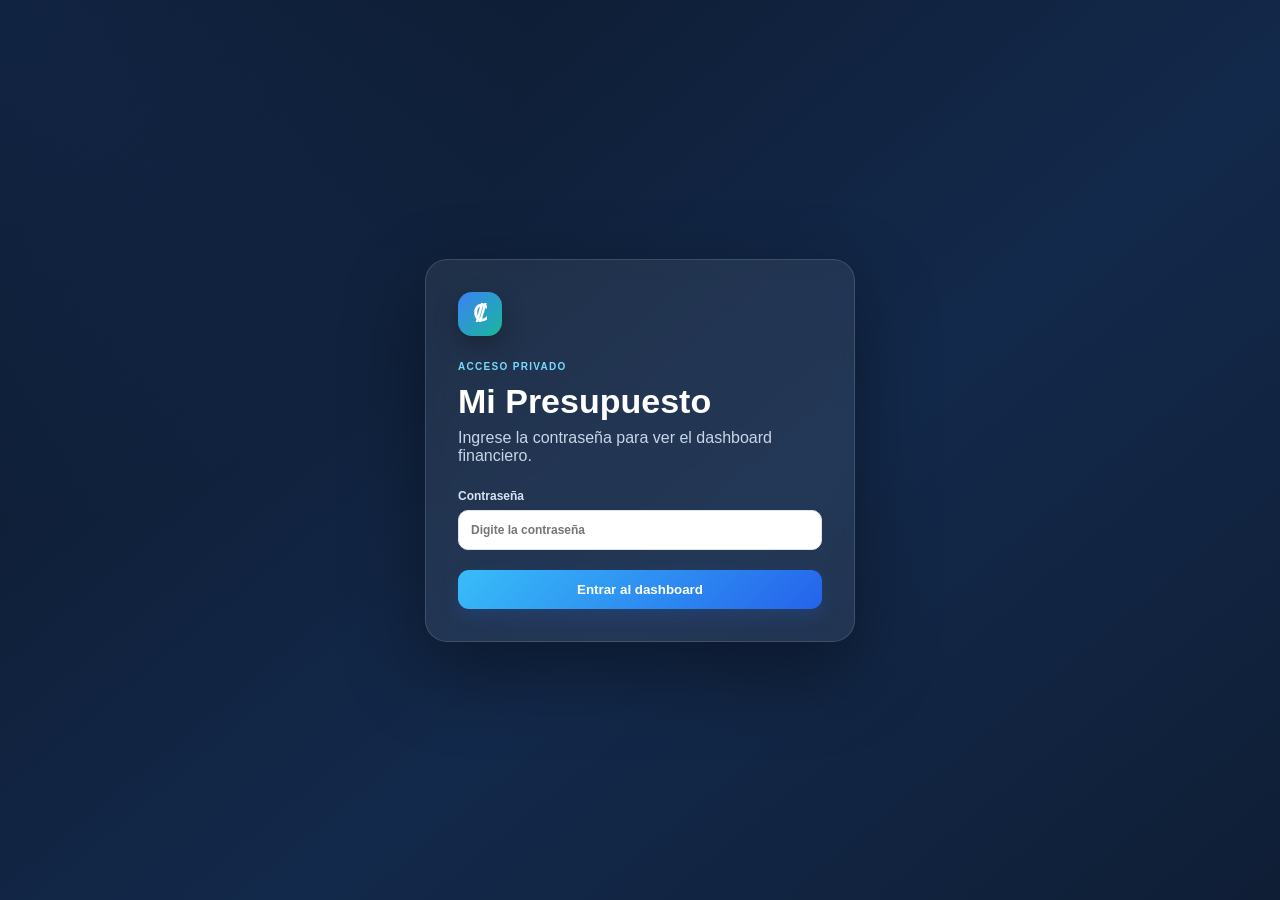
==== index.html @ 8e2cbd71 "Add files via upload" ====
<!doctype html>
<html lang="es">
<head>
  <meta charset="utf-8">
  <meta name="viewport" content="width=device-width,initial-scale=1">
  <meta name="theme-color" content="#12233f">
  <title>Mi Presupuesto</title>
  <link rel="stylesheet" href="css/styles.css">
  <style>
  .history-filters{display:grid;grid-template-columns:repeat(2,minmax(150px,220px)) auto 1fr;gap:12px;align-items:end;margin:0 0 18px;padding:16px;background:#fff;border:1px solid #e4eaf2;border-radius:16px;box-shadow:0 10px 30px rgba(22,36,58,.08)}.history-filters label{display:grid;gap:6px;font-size:.78rem;font-weight:800;color:#526174;text-transform:uppercase}.history-filters select{margin:0}.history-compare{display:grid;justify-content:end;text-align:right;gap:3px}.history-compare span{font-size:.75rem;color:#718096}.trend-chart{height:270px;display:grid;grid-template-columns:repeat(12,1fr);gap:8px;align-items:end;padding:18px 8px;overflow-x:auto}.trend-item{height:220px;min-width:54px;display:grid;grid-template-rows:18px 1fr 34px;gap:5px;text-align:center;font-size:.7rem}.trend-axis{height:150px;display:flex;align-items:flex-end;justify-content:center;border-bottom:1px solid #e4eaf2}.trend-axis i{display:block;width:18px;border-radius:8px 8px 2px 2px;min-height:4px}.trend-axis i.up{background:linear-gradient(#21a179,#65d6ad)}.trend-axis i.down{background:linear-gradient(#df5f67,#f3a1a6)}.trend-item strong{font-size:.68rem}.secondary{border:1px solid #e4eaf2;background:#fff;color:#18365f;border-radius:10px;padding:11px 15px;font-weight:700;cursor:pointer}@media(max-width:760px){.history-filters{grid-template-columns:1fr 1fr}.history-compare{grid-column:1/-1;justify-content:start;text-align:left}.trend-chart{grid-template-columns:repeat(12,58px)}}
  </style>
</head>
<body>
<div id="toast" class="toast" role="status"></div>

<section id="loginScreen" class="login-screen">
  <div class="login-card">
    <div class="brand-icon">₡</div>
    <span class="eyebrow">ACCESO PRIVADO</span>
    <h1>Mi Presupuesto</h1>
    <p>Ingrese la contraseña para ver el dashboard financiero.</p>
    <form id="loginForm">
      <label>Contraseña
        <input id="passwordInput" type="password" autocomplete="current-password" required placeholder="Digite la contraseña">
      </label>
      <button class="primary full-btn" type="submit">Entrar al dashboard</button>
    </form>
  </div>
</section>

<div id="appShell" class="app-shell locked">
  <aside class="sidebar" id="sidebar">
    <div class="brand">
      <div class="brand-icon">₡</div>
      <div><strong>Mi Presupuesto</strong><span>Control financiero personal</span></div>
    </div>
    <nav>
      <button class="nav-btn active" data-view="dashboard"><span>⌂</span> Resumen</button>
      <button class="nav-btn" data-view="ingresos"><span>↗</span> Ingresos</button>
      <button class="nav-btn" data-view="servicios"><span>◉</span> Servicios</button>
      <button class="nav-btn" data-view="casa"><span>⌂</span> Pagos de casa</button>
      <button class="nav-btn" data-view="transferencias"><span>⇢</span> Transferencias varias</button>
      <button class="nav-btn" data-view="ahorros"><span>◇</span> Ahorros</button>
      <button class="nav-btn" data-view="anual"><span>▥</span> Balance anual</button>
    </nav>
    <div class="sidebar-note"><small>Datos sincronizados con</small><strong>Google Sheets</strong></div>
  </aside>

  <main class="main">
    <header class="topbar">
      <button id="menuBtn" class="icon-btn" aria-label="Abrir menú">☰</button>
      <div><p id="todayLabel"></p><h1 id="pageTitle">Resumen financiero</h1></div>
      <button id="refreshBtn" class="refresh-btn">↻ <span>Actualizar</span></button>
    </header>

    <section id="dashboardView" class="view active">
      <div class="hero">
        <div><span>Balance disponible del mes</span><strong id="heroBalance">₡0</strong><p id="heroMessage">Cargando información...</p></div>
        <div class="month-filter"><label for="periodoMes">Periodo</label><input id="periodoMes" type="month"></div>
      </div>
      <div class="kpi-grid">
        <article class="kpi income"><div class="kpi-icon">↗</div><div><span>Ingresos</span><strong id="kpiIngresos">₡0</strong><small id="kpiIngresosCount">0 registros</small></div></article>
        <article class="kpi saving"><div class="kpi-icon">◇</div><div><span>Ahorros</span><strong id="kpiAhorros">₡0</strong><small id="kpiAhorrosCount">0 registros</small></div></article>
        <article class="kpi service"><div class="kpi-icon">◉</div><div><span>Servicios</span><strong id="kpiServicios">₡0</strong><small id="kpiServiciosCount">0 registros</small></div></article>
        <article class="kpi home"><div class="kpi-icon">⌂</div><div><span>Pagos de casa</span><strong id="kpiCasa">₡0</strong><small id="kpiCasaCount">0 registros</small></div></article>
        <article class="kpi service"><div class="kpi-icon">⇢</div><div><span>Transferencias</span><strong id="kpiTransferencias">₡0</strong><small id="kpiTransferenciasCount">0 registros</small></div></article>
      </div>
      <div class="dashboard-grid">
        <article class="panel"><div class="panel-head"><div><span class="eyebrow">DISTRIBUCIÓN</span><h2>Uso de los ingresos</h2></div></div><div id="distribution" class="distribution"></div></article>
        <article class="panel"><div class="panel-head"><div><span class="eyebrow">MOVIMIENTOS</span><h2>Registros recientes</h2></div><button class="text-btn" data-view="ingresos">Ver todos</button></div><div id="recentList" class="recent-list"></div></article>
      </div>
    </section>

    <section id="ingresosView" class="view"><div class="section-intro"><div><span class="eyebrow">ENTRADAS DE DINERO</span><h2>Ingresos</h2><p>Registra ingresos diarios o consolidados mensualmente.</p></div><button class="primary add-btn" data-type="INGRESOS">+ Nuevo ingreso</button></div><div id="ingresosSummary" class="mini-summary"></div><div class="panel table-panel"><div id="ingresosTable"></div></div></section>
    <section id="serviciosView" class="view"><div class="section-intro"><div><span class="eyebrow">GASTOS RECURRENTES</span><h2>Servicios</h2><p>Agua, electricidad, internet, teléfono y otros servicios.</p></div><button class="primary add-btn" data-type="SERVICIOS">+ Registrar servicio</button></div><div id="serviciosSummary" class="mini-summary"></div><div class="panel table-panel"><div id="serviciosTable"></div></div></section>
    <section id="casaView" class="view"><div class="section-intro"><div><span class="eyebrow">COMPROMISOS DEL HOGAR</span><h2>Pagos de casa</h2><p>Alquiler, alimentación, préstamos y demás gastos del hogar.</p></div><button class="primary add-btn" data-type="PAGOS_CASA">+ Registrar pago</button></div><div id="casaSummary" class="mini-summary"></div><div class="panel table-panel"><div id="casaTable"></div></div></section>
    <section id="transferenciasView" class="view"><div class="section-intro"><div><span class="eyebrow">DINERO ENVIADO</span><h2>Transferencias varias</h2><p>Registra transferencias bancarias y SINPE enviados, con destinatario y observaciones.</p></div><button class="primary add-btn" data-type="TRANSFERENCIAS">+ Registrar transferencia</button></div><div id="transferenciasSummary" class="mini-summary"></div><div class="panel table-panel"><div id="transferenciasTable"></div></div></section>
    <section id="ahorrosView" class="view"><div class="section-intro"><div><span class="eyebrow">RESERVAS</span><h2>Ahorros</h2><p>Dinero separado para metas, emergencias o inversión.</p></div><button class="primary add-btn" data-type="AHORROS">+ Registrar ahorro</button></div><div id="ahorrosSummary" class="mini-summary"></div><div class="panel table-panel"><div id="ahorrosTable"></div></div></section>
    <section id="anualView" class="view"><div class="section-intro"><div><span class="eyebrow">VISTA DE 12 MESES</span><h2>Balance anual y tendencias</h2><p>Comparación mensual, tendencia del remanente y distribución del dinero.</p></div><select id="yearSelect"></select></div><div class="annual-kpis"><article><span>Ingresos del año</span><strong id="annualIncome">₡0</strong></article><article><span>Total destinado</span><strong id="annualOut">₡0</strong></article><article id="annualBalanceCard"><span>Remanente anual</span><strong id="annualBalance">₡0</strong></article></div><div class="dashboard-grid"><article class="panel chart-panel"><div class="panel-head"><div><span class="eyebrow">COMPARACIÓN MENSUAL</span><h2>Ingresos y egresos</h2></div></div><div id="annualChart" class="annual-chart"></div></article><article class="panel"><div class="panel-head"><div><span class="eyebrow">DISTRIBUCIÓN ANUAL</span><h2>Destino del dinero</h2></div></div><div id="annualDistribution" class="distribution"></div></article></div><div class="panel"><div class="panel-head"><div><span class="eyebrow">TENDENCIA</span><h2>Variación del remanente</h2></div></div><div id="annualTrend" class="trend-chart"></div></div><div class="panel table-panel"><div id="annualTable"></div></div></section>
  </main>
</div>

<div id="modal" class="modal" aria-hidden="true"><div class="modal-card"><button id="modalClose" class="modal-close">×</button><span class="eyebrow">NUEVO REGISTRO</span><h2 id="modalTitle">Registrar movimiento</h2><form id="movementForm"><input id="movementType" type="hidden"><div class="form-grid"><label>Fecha<input id="movementDate" type="date" required></label><label>Periodo<select id="movementFrequency"></select></label><label>Categoría<select id="movementCategory"></select></label><label id="destinationField" hidden>Destinatario<input id="movementDestination" type="text" placeholder="Persona o entidad"></label><label class="full">Concepto<input id="movementConcept" type="text" required placeholder="Detalle del movimiento"></label><label>Monto (₡)<input id="movementAmount" type="number" min="0" step="1" required></label><label>Método<select id="movementMethod"><option>Efectivo</option><option>Transferencia bancaria</option><option>SINPE Móvil</option><option>Tarjeta</option><option>Débito automático</option><option>Otro</option></select></label><label class="full">Observaciones<textarea id="movementNotes" rows="3" placeholder="Opcional"></textarea></label></div><button id="saveMovement" class="primary full-btn" type="submit">Guardar movimiento</button></form></div></div>
<div id="overlay" class="overlay"></div>

<script src="js/api.js?v=10"></script>
<script src="js/app.js?v=10"></script>
</body>
</html>
---- css/styles.css ----
:root{--navy:#10213b;--navy2:#18365f;--blue:#2868d8;--green:#0c9b74;--red:#d94a59;--amber:#d99416;--purple:#6c55c7;--bg:#f3f6fa;--text:#16243a;--muted:#718096;--line:#e4eaf2;--white:#fff;--shadow:0 10px 30px rgba(22,36,58,.08)}*{box-sizing:border-box}body{margin:0;background:var(--bg);color:var(--text);font-family:Inter,Segoe UI,Arial,sans-serif}.sidebar{position:fixed;inset:0 auto 0 0;width:255px;padding:28px 18px;background:linear-gradient(180deg,var(--navy),#0b1729);color:#fff;z-index:20;display:flex;flex-direction:column}.brand{display:flex;align-items:center;gap:12px;padding:0 10px 28px}.brand-icon{width:44px;height:44px;border-radius:14px;background:linear-gradient(135deg,#3c82f6,#17b89a);display:grid;place-items:center;font-size:22px;font-weight:800;box-shadow:0 9px 25px #0004}.brand strong,.brand span{display:block}.brand span{font-size:11px;color:#9fb0c7;margin-top:4px}.sidebar nav{display:grid;gap:7px}.nav-btn{border:0;background:transparent;color:#aebdd1;padding:13px 15px;border-radius:12px;text-align:left;font-size:14px;cursor:pointer;transition:.2s}.nav-btn span{display:inline-block;width:27px;font-size:18px}.nav-btn:hover,.nav-btn.active{background:#ffffff16;color:#fff;transform:translateX(2px)}.nav-btn.active{box-shadow:inset 3px 0 #40d3b1}.sidebar-note{margin-top:auto;padding:15px;border:1px solid #ffffff17;border-radius:13px;background:#ffffff0b}.sidebar-note small,.sidebar-note strong{display:block}.sidebar-note small{color:#90a3bc;margin-bottom:5px}.main{margin-left:255px;min-height:100vh;padding:0 34px 45px}.topbar{height:100px;display:flex;align-items:center;gap:16px}.topbar>div{flex:1}.topbar p{margin:0 0 4px;color:var(--muted);font-size:12px;text-transform:capitalize}.topbar h1{margin:0;font-size:24px}.icon-btn{display:none}.refresh-btn,.icon-btn{border:1px solid var(--line);background:#fff;border-radius:11px;padding:10px 14px;color:var(--navy2);cursor:pointer;font-weight:700}.view{display:none;animation:fade .25s ease}.view.active{display:block}@keyframes fade{from{opacity:0;transform:translateY(6px)}}.hero{position:relative;overflow:hidden;min-height:185px;border-radius:22px;background:linear-gradient(125deg,#142d50,#235b91);color:#fff;padding:32px 35px;display:flex;justify-content:space-between;align-items:center;box-shadow:var(--shadow)}.hero:after{content:"";position:absolute;width:280px;height:280px;border:55px solid #ffffff0b;border-radius:50%;right:-60px;top:-100px}.hero span{color:#c8d6e8}.hero strong{display:block;font-size:44px;margin:12px 0 8px;letter-spacing:-1px}.hero p{margin:0;color:#c7d5e7}.hero.negative{background:linear-gradient(125deg,#52213a,#a6364c)}.month-filter{z-index:1;background:#ffffff12;padding:14px 16px;border:1px solid #ffffff20;border-radius:14px}.month-filter label{display:block;font-size:11px;color:#cbd8e8;margin-bottom:7px;text-transform:uppercase}.month-filter input{border:0;background:#fff;color:var(--navy);border-radius:8px;padding:9px;font-weight:700}.kpi-grid{display:grid;grid-template-columns:repeat(4,1fr);gap:16px;margin:18px 0}.kpi{background:#fff;border:1px solid var(--line);border-radius:16px;padding:20px;display:flex;gap:13px;align-items:center;box-shadow:0 5px 16px #16243a08}.kpi-icon{width:44px;height:44px;border-radius:13px;display:grid;place-items:center;font-weight:900;font-size:20px}.income .kpi-icon{background:#e9f7f2;color:var(--green)}.saving .kpi-icon{background:#f0ecff;color:var(--purple)}.service .kpi-icon{background:#fff4dd;color:var(--amber)}.home .kpi-icon{background:#e8f1ff;color:var(--blue)}.kpi span,.kpi strong,.kpi small{display:block}.kpi span{font-size:12px;color:var(--muted)}.kpi strong{font-size:21px;margin:4px 0}.kpi small{color:#9aa8b8}.dashboard-grid{display:grid;grid-template-columns:1fr 1.15fr;gap:18px}.panel{background:#fff;border:1px solid var(--line);border-radius:18px;padding:23px;box-shadow:0 5px 18px #16243a08}.panel-head,.section-intro{display:flex;justify-content:space-between;align-items:center;gap:20px}.panel h2,.section-intro h2{margin:5px 0;font-size:19px}.eyebrow{font-size:10px;color:var(--blue);font-weight:800;letter-spacing:1.3px}.text-btn{border:0;background:none;color:var(--blue);font-weight:700;cursor:pointer}.distribution{margin-top:22px}.dist-item{margin-bottom:18px}.dist-line{display:flex;justify-content:space-between;margin-bottom:8px;font-size:13px}.bar{height:9px;background:#eef2f7;border-radius:99px;overflow:hidden}.bar i{display:block;height:100%;border-radius:99px;transition:width .5s}.recent-list{margin-top:12px}.recent{display:flex;align-items:center;gap:12px;padding:13px 0;border-bottom:1px solid var(--line)}.recent:last-child{border:0}.recent-icon{width:37px;height:37px;border-radius:10px;background:#eff4fa;display:grid;place-items:center}.recent div:nth-child(2){flex:1}.recent strong,.recent span{display:block}.recent span,.recent time{font-size:11px;color:var(--muted)}.positive{color:var(--green)!important}.negative-text{color:var(--red)!important}.section-intro{padding:9px 2px 22px}.section-intro h2{font-size:25px}.section-intro p{margin:0;color:var(--muted)}.primary{border:0;background:linear-gradient(135deg,var(--blue),#1c4e9f);color:#fff;border-radius:11px;padding:12px 17px;font-weight:750;cursor:pointer;box-shadow:0 7px 18px #2868d833}.primary:hover{transform:translateY(-1px)}.mini-summary{margin-bottom:16px}.mini-summary article{display:inline-flex;gap:10px;align-items:baseline;background:#fff;border:1px solid var(--line);border-radius:12px;padding:13px 17px}.mini-summary span{color:var(--muted);font-size:12px}.mini-summary strong{font-size:19px}.table-panel{padding:0;overflow:hidden}.data-table{width:100%;border-collapse:collapse}.data-table th{text-align:left;background:#f8fafc;color:#718096;padding:13px 18px;font-size:11px;text-transform:uppercase}.data-table td{padding:15px 18px;border-top:1px solid var(--line);font-size:13px}.data-table td.amount{font-weight:800}.empty{padding:45px;text-align:center;color:var(--muted)}.annual-kpis{display:grid;grid-template-columns:repeat(3,1fr);gap:16px;margin-bottom:18px}.annual-kpis article{background:#fff;border:1px solid var(--line);border-radius:15px;padding:19px}.annual-kpis span,.annual-kpis strong{display:block}.annual-kpis span{font-size:12px;color:var(--muted);margin-bottom:7px}.annual-kpis strong{font-size:23px}.annual-kpis article.good{border-left:4px solid var(--green)}.annual-kpis article.bad{border-left:4px solid var(--red)}#yearSelect{border:1px solid var(--line);background:#fff;border-radius:10px;padding:11px 15px}.chart-panel{margin-bottom:18px}.annual-chart{height:250px;display:flex;align-items:end;gap:12px;padding-top:25px;overflow-x:auto}.chart-month{min-width:54px;flex:1;text-align:center;height:100%;display:flex;flex-direction:column;justify-content:end}.columns{height:190px;display:flex;gap:4px;justify-content:center;align-items:end}.columns i{width:13px;border-radius:5px 5px 0 0;min-height:2px}.columns .in{background:var(--green)}.columns .out{background:#e39a32}.chart-month span{font-size:10px;color:var(--muted);margin-top:8px}.modal{position:fixed;inset:0;display:none;place-items:center;padding:20px;z-index:50}.modal.open{display:grid}.overlay{display:none;position:fixed;inset:0;background:#0a1528aa;backdrop-filter:blur(3px);z-index:40}.overlay.open{display:block}.modal-card{position:relative;width:min(570px,100%);background:#fff;border-radius:20px;padding:28px;box-shadow:0 30px 70px #0004}.modal-card h2{margin:6px 0 22px}.modal-close{position:absolute;right:17px;top:15px;border:0;background:#f0f3f7;border-radius:50%;width:34px;height:34px;font-size:22px;cursor:pointer}.form-grid{display:grid;grid-template-columns:1fr 1fr;gap:15px}.form-grid label{font-size:12px;color:#59697e;font-weight:700}.form-grid .full{grid-column:1/-1}input,select,textarea{width:100%;margin-top:7px;border:1px solid #dce3ec;background:#fff;border-radius:10px;padding:12px;font:inherit;color:var(--text);outline:none}input:focus,select:focus,textarea:focus{border-color:var(--blue);box-shadow:0 0 0 3px #2868d814}.full-btn{width:100%;margin-top:20px}.toast{position:fixed;right:24px;bottom:24px;z-index:100;background:var(--navy);color:#fff;padding:14px 18px;border-radius:12px;box-shadow:var(--shadow);transform:translateY(100px);opacity:0;transition:.25s}.toast.show{transform:none;opacity:1}.toast.error{background:var(--red)}
@media(max-width:1050px){.kpi-grid{grid-template-columns:1fr 1fr}.dashboard-grid{grid-template-columns:1fr}.main{padding-inline:24px}}
@media(max-width:760px){.sidebar{transform:translateX(-100%);transition:.25s}.sidebar.open{transform:none}.main{margin-left:0;padding:0 15px 85px}.topbar{height:82px}.icon-btn{display:block}.refresh-btn span{display:none}.hero{padding:25px;display:block}.hero strong{font-size:36px}.month-filter{margin-top:23px;width:max-content}.kpi-grid{grid-template-columns:1fr 1fr;gap:10px}.kpi{padding:14px;display:block}.kpi-icon{width:34px;height:34px;margin-bottom:9px}.kpi strong{font-size:17px}.section-intro{align-items:flex-start;flex-direction:column}.add-btn{width:100%}.annual-kpis{grid-template-columns:1fr}.table-panel{overflow-x:auto}.data-table{min-width:650px}.form-grid{grid-template-columns:1fr}.form-grid .full{grid-column:auto}.modal-card{padding:24px 19px;max-height:92vh;overflow:auto}.dashboard-grid{gap:12px}.panel{padding:18px}.sidebar-note{display:none}}
@media(max-width:410px){.kpi-grid{grid-template-columns:1fr}.hero strong{font-size:31px}.topbar h1{font-size:20px}}

.app-shell.locked{display:none}.login-screen{min-height:100vh;padding:24px;display:grid;place-items:center;background:radial-gradient(circle at top left,#2f74df22,transparent 34%),linear-gradient(140deg,#0c1729,#13294b 58%,#0f1e35);color:#fff}.login-screen.hidden{display:none}.login-card{width:min(430px,100%);background:#ffffff12;border:1px solid #ffffff22;border-radius:22px;padding:32px;box-shadow:0 30px 80px #0006;backdrop-filter:blur(10px)}.login-card .brand-icon{margin-bottom:20px}.login-card h1{margin:8px 0 8px;font-size:34px}.login-card p{margin:0 0 24px;color:#c8d6e8}.login-card label{display:block;font-size:12px;color:#d7e4f5;font-weight:800}.login-card input{background:#fff;color:#12233f}.login-card .primary{background:linear-gradient(135deg,#38bdf8,#2563eb)}.login-card .eyebrow{color:#77dbff}
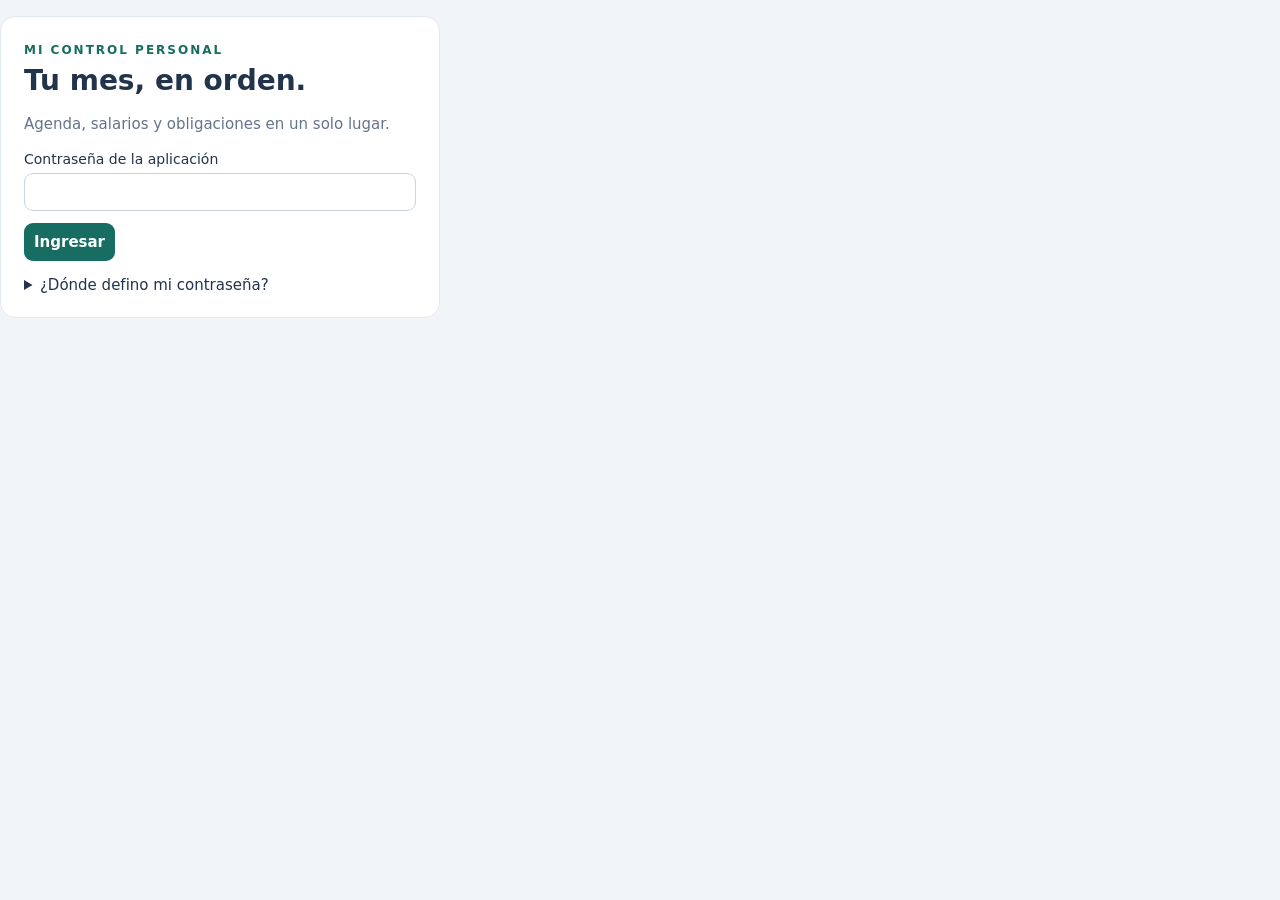
==== commit 72395f5f: "Add files via upload" ====
--- a/index.html
+++ b/index.html
@@ -1,89 +1,11 @@
-<!doctype html>
-<html lang="es">
-<head>
-  <meta charset="utf-8">
-  <meta name="viewport" content="width=device-width,initial-scale=1">
-  <meta name="theme-color" content="#12233f">
-  <title>Mi Presupuesto</title>
-  <link rel="stylesheet" href="css/styles.css">
-  <style>
-  .history-filters{display:grid;grid-template-columns:repeat(2,minmax(150px,220px)) auto 1fr;gap:12px;align-items:end;margin:0 0 18px;padding:16px;background:#fff;border:1px solid #e4eaf2;border-radius:16px;box-shadow:0 10px 30px rgba(22,36,58,.08)}.history-filters label{display:grid;gap:6px;font-size:.78rem;font-weight:800;color:#526174;text-transform:uppercase}.history-filters select{margin:0}.history-compare{display:grid;justify-content:end;text-align:right;gap:3px}.history-compare span{font-size:.75rem;color:#718096}.trend-chart{height:270px;display:grid;grid-template-columns:repeat(12,1fr);gap:8px;align-items:end;padding:18px 8px;overflow-x:auto}.trend-item{height:220px;min-width:54px;display:grid;grid-template-rows:18px 1fr 34px;gap:5px;text-align:center;font-size:.7rem}.trend-axis{height:150px;display:flex;align-items:flex-end;justify-content:center;border-bottom:1px solid #e4eaf2}.trend-axis i{display:block;width:18px;border-radius:8px 8px 2px 2px;min-height:4px}.trend-axis i.up{background:linear-gradient(#21a179,#65d6ad)}.trend-axis i.down{background:linear-gradient(#df5f67,#f3a1a6)}.trend-item strong{font-size:.68rem}.secondary{border:1px solid #e4eaf2;background:#fff;color:#18365f;border-radius:10px;padding:11px 15px;font-weight:700;cursor:pointer}@media(max-width:760px){.history-filters{grid-template-columns:1fr 1fr}.history-compare{grid-column:1/-1;justify-content:start;text-align:left}.trend-chart{grid-template-columns:repeat(12,58px)}}
-  </style>
-</head>
-<body>
-<div id="toast" class="toast" role="status"></div>
-
-<section id="loginScreen" class="login-screen">
-  <div class="login-card">
-    <div class="brand-icon">₡</div>
-    <span class="eyebrow">ACCESO PRIVADO</span>
-    <h1>Mi Presupuesto</h1>
-    <p>Ingrese la contraseña para ver el dashboard financiero.</p>
-    <form id="loginForm">
-      <label>Contraseña
-        <input id="passwordInput" type="password" autocomplete="current-password" required placeholder="Digite la contraseña">
-      </label>
-      <button class="primary full-btn" type="submit">Entrar al dashboard</button>
-    </form>
-  </div>
-</section>
-
-<div id="appShell" class="app-shell locked">
-  <aside class="sidebar" id="sidebar">
-    <div class="brand">
-      <div class="brand-icon">₡</div>
-      <div><strong>Mi Presupuesto</strong><span>Control financiero personal</span></div>
-    </div>
-    <nav>
-      <button class="nav-btn active" data-view="dashboard"><span>⌂</span> Resumen</button>
-      <button class="nav-btn" data-view="ingresos"><span>↗</span> Ingresos</button>
-      <button class="nav-btn" data-view="servicios"><span>◉</span> Servicios</button>
-      <button class="nav-btn" data-view="casa"><span>⌂</span> Pagos de casa</button>
-      <button class="nav-btn" data-view="transferencias"><span>⇢</span> Transferencias varias</button>
-      <button class="nav-btn" data-view="ahorros"><span>◇</span> Ahorros</button>
-      <button class="nav-btn" data-view="anual"><span>▥</span> Balance anual</button>
-    </nav>
-    <div class="sidebar-note"><small>Datos sincronizados con</small><strong>Google Sheets</strong></div>
-  </aside>
-
-  <main class="main">
-    <header class="topbar">
-      <button id="menuBtn" class="icon-btn" aria-label="Abrir menú">☰</button>
-      <div><p id="todayLabel"></p><h1 id="pageTitle">Resumen financiero</h1></div>
-      <button id="refreshBtn" class="refresh-btn">↻ <span>Actualizar</span></button>
-    </header>
-
-    <section id="dashboardView" class="view active">
-      <div class="hero">
-        <div><span>Balance disponible del mes</span><strong id="heroBalance">₡0</strong><p id="heroMessage">Cargando información...</p></div>
-        <div class="month-filter"><label for="periodoMes">Periodo</label><input id="periodoMes" type="month"></div>
-      </div>
-      <div class="kpi-grid">
-        <article class="kpi income"><div class="kpi-icon">↗</div><div><span>Ingresos</span><strong id="kpiIngresos">₡0</strong><small id="kpiIngresosCount">0 registros</small></div></article>
-        <article class="kpi saving"><div class="kpi-icon">◇</div><div><span>Ahorros</span><strong id="kpiAhorros">₡0</strong><small id="kpiAhorrosCount">0 registros</small></div></article>
-        <article class="kpi service"><div class="kpi-icon">◉</div><div><span>Servicios</span><strong id="kpiServicios">₡0</strong><small id="kpiServiciosCount">0 registros</small></div></article>
-        <article class="kpi home"><div class="kpi-icon">⌂</div><div><span>Pagos de casa</span><strong id="kpiCasa">₡0</strong><small id="kpiCasaCount">0 registros</small></div></article>
-        <article class="kpi service"><div class="kpi-icon">⇢</div><div><span>Transferencias</span><strong id="kpiTransferencias">₡0</strong><small id="kpiTransferenciasCount">0 registros</small></div></article>
-      </div>
-      <div class="dashboard-grid">
-        <article class="panel"><div class="panel-head"><div><span class="eyebrow">DISTRIBUCIÓN</span><h2>Uso de los ingresos</h2></div></div><div id="distribution" class="distribution"></div></article>
-        <article class="panel"><div class="panel-head"><div><span class="eyebrow">MOVIMIENTOS</span><h2>Registros recientes</h2></div><button class="text-btn" data-view="ingresos">Ver todos</button></div><div id="recentList" class="recent-list"></div></article>
-      </div>
-    </section>
-
-    <section id="ingresosView" class="view"><div class="section-intro"><div><span class="eyebrow">ENTRADAS DE DINERO</span><h2>Ingresos</h2><p>Registra ingresos diarios o consolidados mensualmente.</p></div><button class="primary add-btn" data-type="INGRESOS">+ Nuevo ingreso</button></div><div id="ingresosSummary" class="mini-summary"></div><div class="panel table-panel"><div id="ingresosTable"></div></div></section>
-    <section id="serviciosView" class="view"><div class="section-intro"><div><span class="eyebrow">GASTOS RECURRENTES</span><h2>Servicios</h2><p>Agua, electricidad, internet, teléfono y otros servicios.</p></div><button class="primary add-btn" data-type="SERVICIOS">+ Registrar servicio</button></div><div id="serviciosSummary" class="mini-summary"></div><div class="panel table-panel"><div id="serviciosTable"></div></div></section>
-    <section id="casaView" class="view"><div class="section-intro"><div><span class="eyebrow">COMPROMISOS DEL HOGAR</span><h2>Pagos de casa</h2><p>Alquiler, alimentación, préstamos y demás gastos del hogar.</p></div><button class="primary add-btn" data-type="PAGOS_CASA">+ Registrar pago</button></div><div id="casaSummary" class="mini-summary"></div><div class="panel table-panel"><div id="casaTable"></div></div></section>
-    <section id="transferenciasView" class="view"><div class="section-intro"><div><span class="eyebrow">DINERO ENVIADO</span><h2>Transferencias varias</h2><p>Registra transferencias bancarias y SINPE enviados, con destinatario y observaciones.</p></div><button class="primary add-btn" data-type="TRANSFERENCIAS">+ Registrar transferencia</button></div><div id="transferenciasSummary" class="mini-summary"></div><div class="panel table-panel"><div id="transferenciasTable"></div></div></section>
-    <section id="ahorrosView" class="view"><div class="section-intro"><div><span class="eyebrow">RESERVAS</span><h2>Ahorros</h2><p>Dinero separado para metas, emergencias o inversión.</p></div><button class="primary add-btn" data-type="AHORROS">+ Registrar ahorro</button></div><div id="ahorrosSummary" class="mini-summary"></div><div class="panel table-panel"><div id="ahorrosTable"></div></div></section>
-    <section id="anualView" class="view"><div class="section-intro"><div><span class="eyebrow">VISTA DE 12 MESES</span><h2>Balance anual y tendencias</h2><p>Comparación mensual, tendencia del remanente y distribución del dinero.</p></div><select id="yearSelect"></select></div><div class="annual-kpis"><article><span>Ingresos del año</span><strong id="annualIncome">₡0</strong></article><article><span>Total destinado</span><strong id="annualOut">₡0</strong></article><article id="annualBalanceCard"><span>Remanente anual</span><strong id="annualBalance">₡0</strong></article></div><div class="dashboard-grid"><article class="panel chart-panel"><div class="panel-head"><div><span class="eyebrow">COMPARACIÓN MENSUAL</span><h2>Ingresos y egresos</h2></div></div><div id="annualChart" class="annual-chart"></div></article><article class="panel"><div class="panel-head"><div><span class="eyebrow">DISTRIBUCIÓN ANUAL</span><h2>Destino del dinero</h2></div></div><div id="annualDistribution" class="distribution"></div></article></div><div class="panel"><div class="panel-head"><div><span class="eyebrow">TENDENCIA</span><h2>Variación del remanente</h2></div></div><div id="annualTrend" class="trend-chart"></div></div><div class="panel table-panel"><div id="annualTable"></div></div></section>
-  </main>
-</div>
-
-<div id="modal" class="modal" aria-hidden="true"><div class="modal-card"><button id="modalClose" class="modal-close">×</button><span class="eyebrow">NUEVO REGISTRO</span><h2 id="modalTitle">Registrar movimiento</h2><form id="movementForm"><input id="movementType" type="hidden"><div class="form-grid"><label>Fecha<input id="movementDate" type="date" required></label><label>Periodo<select id="movementFrequency"></select></label><label>Categoría<select id="movementCategory"></select></label><label id="destinationField" hidden>Destinatario<input id="movementDestination" type="text" placeholder="Persona o entidad"></label><label class="full">Concepto<input id="movementConcept" type="text" required placeholder="Detalle del movimiento"></label><label>Monto (₡)<input id="movementAmount" type="number" min="0" step="1" required></label><label>Método<select id="movementMethod"><option>Efectivo</option><option>Transferencia bancaria</option><option>SINPE Móvil</option><option>Tarjeta</option><option>Débito automático</option><option>Otro</option></select></label><label class="full">Observaciones<textarea id="movementNotes" rows="3" placeholder="Opcional"></textarea></label></div><button id="saveMovement" class="primary full-btn" type="submit">Guardar movimiento</button></form></div></div>
-<div id="overlay" class="overlay"></div>
-
-<script src="js/api.js?v=10"></script>
-<script src="js/app.js?v=10"></script>
-</body>
-</html>
+<!doctype html><html lang="es"><head><meta charset="utf-8"><meta name="viewport" content="width=device-width,initial-scale=1"><title>Mi control personal</title><link rel="stylesheet" href="styles.css"></head><body>
+<section id="access"><div class="login card"><span class="eyebrow">MI CONTROL PERSONAL</span><h1>Tu mes, en orden.</h1><p>Agenda, salarios y obligaciones en un solo lugar.</p><form id="login"><label>Contraseña de la aplicación<input id="password" type="password" autocomplete="current-password" required></label><button class="primary">Ingresar</button></form><p id="loginMessage" role="alert"></p><details><summary>¿Dónde defino mi contraseña?</summary><p>En tu Google Sheets, abre CONFIGURACION. En la fila CONTRASENA, escribe tu contraseña personal en la columna VALOR. Mantén ACCESO_ACTIVO en SI. No existe una contraseña predeterminada.</p></details></div></section>
+<div id="shell" hidden><aside><div class="brand">◈ Mi control<small>Agenda y finanzas personales</small></div><nav id="navigation"><button data-view="home">Inicio</button><button data-view="calendar">Agenda</button><button data-view="salary">Salarios e ingresos</button><button data-view="bills">Servicios y obligaciones</button><button data-view="money">Otros movimientos</button><button data-view="reports">Reportes</button><button data-view="settings">Configuración</button></nav><button id="logout">Cerrar sesión</button></aside><main><header><div><small id="todayText"></small><h1 id="title">Inicio</h1></div><label>Mes de consulta<input id="period" type="month" required></label><button id="refresh">↻ Actualizar</button></header><div id="status" role="status"></div>
+<section id="home" class="view"><div class="hero"><span>Disponible del mes</span><strong id="balance"></strong><p>Ingresos registrados menos egresos registrados. Las previsiones no se descuentan.</p></div><div id="kpis" class="cards"></div><div class="columns"><article class="card"><h2>Compromisos pendientes</h2><p>Vencidos y próximos 30 días.</p><div id="upcoming"></div></article><article class="card"><h2>Accesos rápidos</h2><p>Elige lo que necesitas registrar.</p><div class="actions"><button data-open="movement" data-type="INGRESOS">+ Salario recibido</button><button data-open="bill">+ Servicio u obligación</button><button data-open="event">+ Actividad o tarea</button></div><h3>Cómo funciona</h3><p>Programa una obligación y aparecerá en la agenda. Al marcarla pagada, el egreso también quedará registrado en tu presupuesto.</p></article></div></section>
+<section id="calendar" class="view" hidden><div class="toolbar"><div><h2>Todo en una agenda</h2><p>Pagos, obligaciones, salarios previstos y actividades.</p></div><button data-open="event">+ Actividad o tarea</button><button data-open="bill">+ Obligación</button></div><div class="toolbar"><button id="prev">← Anterior</button><button id="now">Hoy</button><button id="next">Siguiente →</button><select id="calendarMode" aria-label="Vista de agenda"><option value="month">Mensual</option><option value="week">Semanal</option></select><strong id="calendarTitle"></strong></div><p class="legend">🟠 Pendiente · 🔴 Vencido · 🟢 Pagado/recibido · 🔵 Salario previsto · 🟣 Actividad</p><div class="calendarWrap"><div id="grid"></div></div><article class="card"><h2 id="dayTitle"></h2><div id="dayDetail"></div></article></section>
+<section id="salary" class="view" hidden><div class="toolbar"><div><h2>Salarios e ingresos</h2><p>Consulta lo recibido y programa tus próximas quincenas.</p></div><button data-open="movement" data-type="INGRESOS">+ Registrar ingreso recibido</button><button data-open="salary">Programar salario</button></div><article class="card"><h3>Salarios previstos</h3><p>Son recordatorios; solo se suman a los ingresos cuando registres su recepción.</p><div id="salaryPlans"></div></article><article class="card"><h3>Ingresos recibidos del mes</h3><div id="incomeRows"></div></article></section>
+<section id="bills" class="view" hidden><div class="toolbar"><div><h2>Servicios y obligaciones</h2><p>Programa vencimientos y controla qué falta por pagar.</p></div><button data-open="bill">+ Nueva obligación</button><button data-open="movement" data-type="SERVICIOS">+ Registrar pago ya realizado</button></div><article class="card"><h3>Vencimientos del mes</h3><div id="billRows"></div></article><article class="card"><h3>Obligaciones programadas</h3><div id="billPlans"></div></article><article class="card"><h3>Pagos registrados del mes</h3><div id="serviceRows"></div></article></section>
+<section id="money" class="view" hidden><div class="toolbar"><div><h2>Otros movimientos</h2><p>Pagos de casa, transferencias y ahorros.</p></div><button data-open="movement" data-type="PAGOS_CASA">+ Registrar movimiento</button></div><article class="card" id="otherRows"></article></section>
+<section id="reports" class="view" hidden><div class="toolbar"><div><h2>Reporte mensual</h2><p>El reporte corresponde al mes de consulta.</p></div><button id="csv">Descargar movimientos CSV</button><button id="print">Imprimir / guardar PDF</button></div><article class="card" id="report"></article></section>
+<section id="settings" class="view" hidden><article class="card"><h2>Conexión y respaldos</h2><p>Los cambios se guardan en Google Sheets. Descarga un respaldo antes de importar o cambiar de versión.</p><button id="backup">Descargar respaldo completo</button><label>Importar respaldo de esta versión<input id="importFile" type="file" accept="application/json,.json"></label><p>La importación reemplaza únicamente la programación de esta versión; no modifica movimientos financieros ni la agenda anterior.</p><h3>Contraseña</h3><p>Se define en Google Sheets → CONFIGURACION → fila CONTRASENA → columna VALOR. Sirve para ingresar a toda la aplicación.</p><h3>Agenda anterior</h3><p id="legacyInfo"></p><button id="legacyBackup">Descargar agenda anterior</button><p>Los datos de la agenda anterior se conservan íntegros. La programación nueva se administra en esta aplicación.</p></article></section>
+</main></div><dialog id="modal"><form id="editor"><div class="toolbar"><h2 id="editorTitle"></h2><button type="button" id="close">Cerrar</button></div><div id="fields"></div><p id="formMessage" role="alert"></p><button class="primary" id="save">Guardar</button></form></dialog><script src="js/config.js"></script><script src="js/control.js"></script></body></html>
--- a/styles.css
+++ b/styles.css
@@ -0,0 +1 @@
+*{box-sizing:border-box}body{margin:0;background:#f2f5f8;color:#21344c;font:15px system-ui}button,input,select,textarea{font:inherit;border:1px solid #cbd5df;border-radius:9px;padding:10px}button{cursor:pointer;background:white;color:#17365f;font-weight:600}button:hover{background:#e8eff7}button:disabled{opacity:.55;cursor:wait}input,select,textarea{width:100%;background:#fff;color:#21344c}label{display:grid;gap:6px;margin:12px 0;font-size:14px}h1{font-size:28px;margin:6px 0}h2{font-size:21px}h3{font-size:16px}p,small{color:#64748b;line-height:1.6}small{display:block}.primary{background:#176d62;color:white;border:none}.eyebrow{font-size:12px;letter-spacing:2px;color:#176d62;font-weight:700}.login{max-width:440px;margin:10vh auto}#shell{display:grid;grid-template-columns:245px 1fr;min-height:100vh}[hidden]{display:none!important}aside{background:#142e4f;color:white;padding:28px 18px;display:flex;flex-direction:column;gap:30px}aside small{color:#b1c2d7}.brand{font-size:23px;font-weight:700}nav{display:grid;gap:8px}nav button{background:transparent;border:0;color:#c7d4e5;text-align:left}nav button.active{background:#2a4b70;color:white}#logout{margin-top:auto}main{min-width:0;padding:28px;max-width:1550px;width:100%;margin:auto}header,.toolbar{display:flex;gap:14px;align-items:center;flex-wrap:wrap;justify-content:space-between}header{margin-bottom:16px}header label{margin-left:auto}.toolbar select{width:auto}.hero{padding:26px;background:#173f60;border-radius:18px;color:white}.hero strong{display:block;font-size:38px;margin-top:12px}.hero p{color:#c7d6e6;margin-bottom:0}.cards{display:grid;grid-template-columns:repeat(4,1fr);gap:15px;margin:18px 0}.card{background:white;border:1px solid #e2e8f0;border-radius:15px;padding:23px;margin:16px 0;overflow:auto}.cards .card{margin:0}.cards strong{display:block;font-size:24px;margin-top:10px}.columns{display:grid;grid-template-columns:1.25fr 1fr;gap:20px}.actions{display:grid;gap:10px}.row{display:flex;align-items:center;justify-content:space-between;gap:14px;border-bottom:1px solid #edf0f4;padding:15px 0}.row>div{min-width:0}.row strong{overflow-wrap:anywhere}.badge{display:inline-block;font-size:12px;border-radius:6px;padding:4px 7px;background:#fff0d0;color:#855300}.badge.overdue{background:#fde3e5;color:#ae2636}.badge.done{background:#daf3e8;color:#176548}.badge.forecast{background:#e0ecff;color:#285b9b}.badge.activity{background:#eee4f7;color:#724098}.muted{color:#64748b}#status:not(:empty){padding:12px;background:#e6eff9;border-radius:8px;margin-bottom:15px}.calendarWrap{overflow:auto}#grid{display:grid;grid-template-columns:repeat(7,minmax(100px,1fr));gap:6px;min-width:720px}.day{min-height:120px;text-align:left;display:flex;flex-direction:column;align-items:stretch;gap:4px;background:white;font-weight:400;padding:8px}.day.selected{outline:2px solid #176d62}.day.outside{opacity:.5}.day .badge{font-size:11px;text-align:left;white-space:normal;overflow-wrap:anywhere}.weekday{padding:8px;text-align:center;font-weight:700}.legend{font-size:13px}table{border-collapse:collapse;width:100%;min-width:540px;text-align:left}th,td{border-bottom:1px solid #e3e9ef;padding:12px}th{color:#64748b;font-size:13px}dialog{border:0;border-radius:18px;max-width:570px;width:94%;max-height:90vh;padding:25px}dialog::backdrop{background:#11283d99}#fields{display:grid;grid-template-columns:1fr 1fr;gap:0 14px}.full{grid-column:1/-1}#formMessage,#loginMessage{color:#ab2838}.empty{padding:20px;color:#64748b;background:#f8fafc;border-radius:10px}@media(max-width:1000px){#shell{grid-template-columns:190px 1fr}.cards{grid-template-columns:1fr 1fr}.columns{grid-template-columns:1fr}main{padding:18px}aside{padding:22px 10px}}@media(max-width:650px){#shell{display:block}aside{gap:12px;padding:16px}.brand small{display:none}nav{display:flex;overflow:auto}nav button{white-space:nowrap}#logout{align-self:end}.cards{gap:8px}.cards strong{font-size:20px}.login{margin:5vh 16px}.row{flex-wrap:wrap}#fields{grid-template-columns:1fr}header label{margin-left:0}h1{font-size:25px}}@media print{aside,header,#status,.toolbar button,.toolbar select,.actions,dialog{display:none!important}#shell{display:block}main{padding:0}.view{display:none!important}#reports{display:block!important}.card{border:0}body{background:white}}
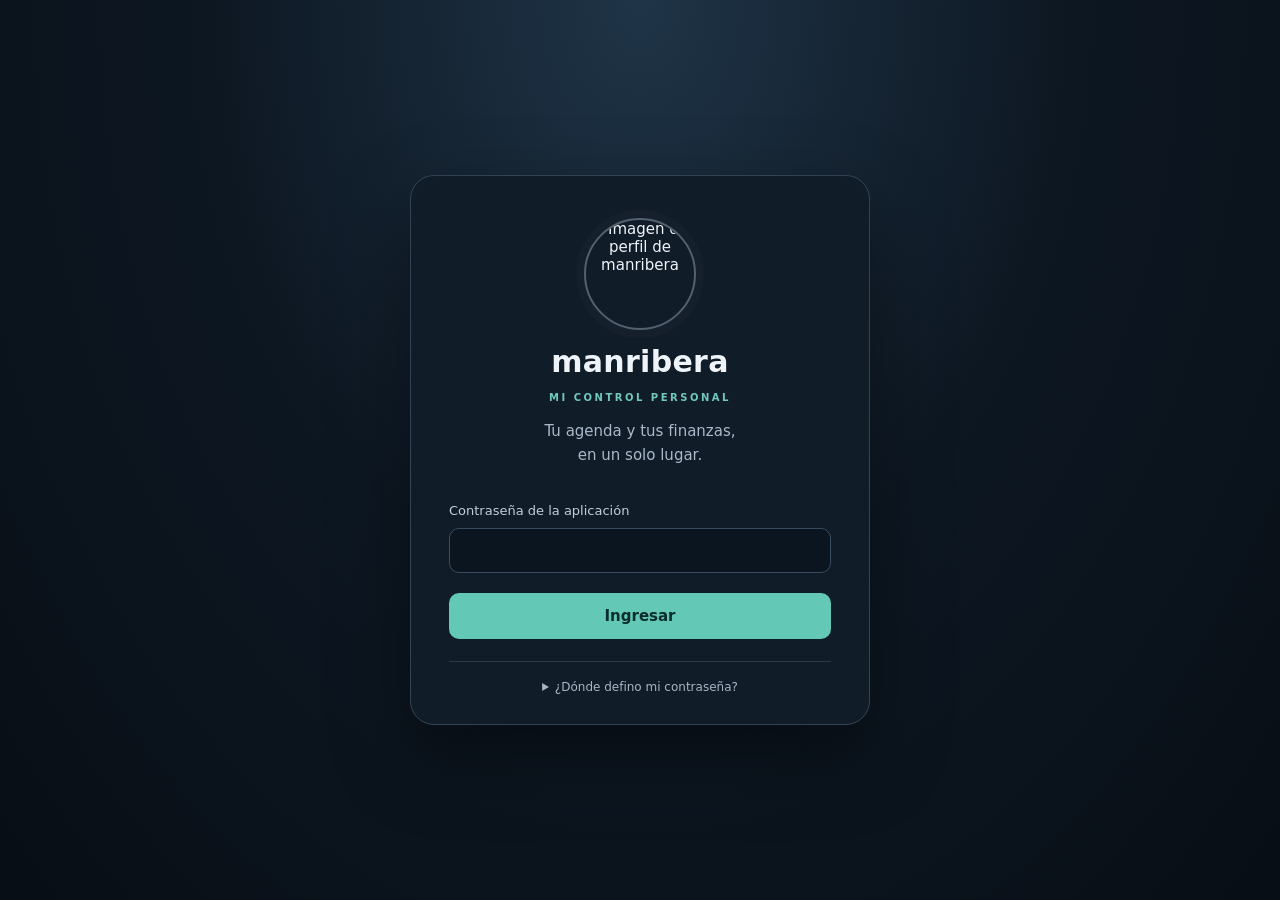
==== commit 70199905: "Add files via upload" ====
--- a/index.html
+++ b/index.html
@@ -1,6 +1,6 @@
-<!doctype html><html lang="es"><head><meta charset="utf-8"><meta name="viewport" content="width=device-width,initial-scale=1"><title>Mi control personal</title><link rel="stylesheet" href="styles.css"></head><body>
-<section id="access"><div class="login card"><span class="eyebrow">MI CONTROL PERSONAL</span><h1>Tu mes, en orden.</h1><p>Agenda, salarios y obligaciones en un solo lugar.</p><form id="login"><label>Contraseña de la aplicación<input id="password" type="password" autocomplete="current-password" required></label><button class="primary">Ingresar</button></form><p id="loginMessage" role="alert"></p><details><summary>¿Dónde defino mi contraseña?</summary><p>En tu Google Sheets, abre CONFIGURACION. En la fila CONTRASENA, escribe tu contraseña personal en la columna VALOR. Mantén ACCESO_ACTIVO en SI. No existe una contraseña predeterminada.</p></details></div></section>
-<div id="shell" hidden><aside><div class="brand">◈ Mi control<small>Agenda y finanzas personales</small></div><nav id="navigation"><button data-view="home">Inicio</button><button data-view="calendar">Agenda</button><button data-view="salary">Salarios e ingresos</button><button data-view="bills">Servicios y obligaciones</button><button data-view="money">Otros movimientos</button><button data-view="reports">Reportes</button><button data-view="settings">Configuración</button></nav><button id="logout">Cerrar sesión</button></aside><main><header><div><small id="todayText"></small><h1 id="title">Inicio</h1></div><label>Mes de consulta<input id="period" type="month" required></label><button id="refresh">↻ Actualizar</button></header><div id="status" role="status"></div>
+<!doctype html><html lang="es"><head><meta charset="utf-8"><meta name="viewport" content="width=device-width,initial-scale=1"><title>Mi control personal</title><link rel="stylesheet" href="styles.css?v=2.1"></head><body>
+<section id="access"><div class="login card"><div class="profile"><img src="images/perfil.png" width="112" height="112" alt="Imagen de perfil de manribera"><h1>manribera</h1><span class="eyebrow">MI CONTROL PERSONAL</span><p>Tu agenda y tus finanzas,<br>en un solo lugar.</p></div><form id="login"><label>Contraseña de la aplicación<input id="password" type="password" autocomplete="current-password" required></label><button class="primary">Ingresar</button></form><p id="loginMessage" role="alert"></p><details><summary>¿Dónde defino mi contraseña?</summary><p>En tu Google Sheets, abre CONFIGURACION. En la fila CONTRASENA, escribe tu contraseña personal en la columna VALOR. Mantén ACCESO_ACTIVO en SI. No existe una contraseña predeterminada.</p></details></div></section>
+<div id="shell" hidden><aside><div class="brand"><img class="sidebar-avatar" src="images/perfil.png" width="60" height="60" alt="Perfil"><strong>manribera</strong><small>Agenda y finanzas personales</small></div><nav id="navigation"><button data-view="home">Inicio</button><button data-view="calendar">Agenda</button><button data-view="salary">Salarios e ingresos</button><button data-view="bills">Servicios y obligaciones</button><button data-view="money">Otros movimientos</button><button data-view="reports">Reportes</button><button data-view="settings">Configuración</button></nav><button id="logout">Cerrar sesión</button></aside><main><header><div><small id="todayText"></small><h1 id="title">Inicio</h1></div><label>Mes de consulta<input id="period" type="month" required></label><button id="refresh">↻ Actualizar</button></header><div id="status" role="status"></div>
 <section id="home" class="view"><div class="hero"><span>Disponible del mes</span><strong id="balance"></strong><p>Ingresos registrados menos egresos registrados. Las previsiones no se descuentan.</p></div><div id="kpis" class="cards"></div><div class="columns"><article class="card"><h2>Compromisos pendientes</h2><p>Vencidos y próximos 30 días.</p><div id="upcoming"></div></article><article class="card"><h2>Accesos rápidos</h2><p>Elige lo que necesitas registrar.</p><div class="actions"><button data-open="movement" data-type="INGRESOS">+ Salario recibido</button><button data-open="bill">+ Servicio u obligación</button><button data-open="event">+ Actividad o tarea</button></div><h3>Cómo funciona</h3><p>Programa una obligación y aparecerá en la agenda. Al marcarla pagada, el egreso también quedará registrado en tu presupuesto.</p></article></div></section>
 <section id="calendar" class="view" hidden><div class="toolbar"><div><h2>Todo en una agenda</h2><p>Pagos, obligaciones, salarios previstos y actividades.</p></div><button data-open="event">+ Actividad o tarea</button><button data-open="bill">+ Obligación</button></div><div class="toolbar"><button id="prev">← Anterior</button><button id="now">Hoy</button><button id="next">Siguiente →</button><select id="calendarMode" aria-label="Vista de agenda"><option value="month">Mensual</option><option value="week">Semanal</option></select><strong id="calendarTitle"></strong></div><p class="legend">🟠 Pendiente · 🔴 Vencido · 🟢 Pagado/recibido · 🔵 Salario previsto · 🟣 Actividad</p><div class="calendarWrap"><div id="grid"></div></div><article class="card"><h2 id="dayTitle"></h2><div id="dayDetail"></div></article></section>
 <section id="salary" class="view" hidden><div class="toolbar"><div><h2>Salarios e ingresos</h2><p>Consulta lo recibido y programa tus próximas quincenas.</p></div><button data-open="movement" data-type="INGRESOS">+ Registrar ingreso recibido</button><button data-open="salary">Programar salario</button></div><article class="card"><h3>Salarios previstos</h3><p>Son recordatorios; solo se suman a los ingresos cuando registres su recepción.</p><div id="salaryPlans"></div></article><article class="card"><h3>Ingresos recibidos del mes</h3><div id="incomeRows"></div></article></section>
@@ -8,4 +8,4 @@
 <section id="money" class="view" hidden><div class="toolbar"><div><h2>Otros movimientos</h2><p>Pagos de casa, transferencias y ahorros.</p></div><button data-open="movement" data-type="PAGOS_CASA">+ Registrar movimiento</button></div><article class="card" id="otherRows"></article></section>
 <section id="reports" class="view" hidden><div class="toolbar"><div><h2>Reporte mensual</h2><p>El reporte corresponde al mes de consulta.</p></div><button id="csv">Descargar movimientos CSV</button><button id="print">Imprimir / guardar PDF</button></div><article class="card" id="report"></article></section>
 <section id="settings" class="view" hidden><article class="card"><h2>Conexión y respaldos</h2><p>Los cambios se guardan en Google Sheets. Descarga un respaldo antes de importar o cambiar de versión.</p><button id="backup">Descargar respaldo completo</button><label>Importar respaldo de esta versión<input id="importFile" type="file" accept="application/json,.json"></label><p>La importación reemplaza únicamente la programación de esta versión; no modifica movimientos financieros ni la agenda anterior.</p><h3>Contraseña</h3><p>Se define en Google Sheets → CONFIGURACION → fila CONTRASENA → columna VALOR. Sirve para ingresar a toda la aplicación.</p><h3>Agenda anterior</h3><p id="legacyInfo"></p><button id="legacyBackup">Descargar agenda anterior</button><p>Los datos de la agenda anterior se conservan íntegros. La programación nueva se administra en esta aplicación.</p></article></section>
-</main></div><dialog id="modal"><form id="editor"><div class="toolbar"><h2 id="editorTitle"></h2><button type="button" id="close">Cerrar</button></div><div id="fields"></div><p id="formMessage" role="alert"></p><button class="primary" id="save">Guardar</button></form></dialog><script src="js/config.js"></script><script src="js/control.js"></script></body></html>
+</main></div><dialog id="modal"><form id="editor"><div class="toolbar"><h2 id="editorTitle"></h2><button type="button" id="close">Cerrar</button></div><div id="fields"></div><p id="formMessage" role="alert"></p><button class="primary" id="save">Guardar</button></form></dialog><script src="js/config.js"></script><script src="js/control.js?v=2.1"></script></body></html>
--- a/styles.css
+++ b/styles.css
@@ -1 +1,6 @@
 *{box-sizing:border-box}body{margin:0;background:#f2f5f8;color:#21344c;font:15px system-ui}button,input,select,textarea{font:inherit;border:1px solid #cbd5df;border-radius:9px;padding:10px}button{cursor:pointer;background:white;color:#17365f;font-weight:600}button:hover{background:#e8eff7}button:disabled{opacity:.55;cursor:wait}input,select,textarea{width:100%;background:#fff;color:#21344c}label{display:grid;gap:6px;margin:12px 0;font-size:14px}h1{font-size:28px;margin:6px 0}h2{font-size:21px}h3{font-size:16px}p,small{color:#64748b;line-height:1.6}small{display:block}.primary{background:#176d62;color:white;border:none}.eyebrow{font-size:12px;letter-spacing:2px;color:#176d62;font-weight:700}.login{max-width:440px;margin:10vh auto}#shell{display:grid;grid-template-columns:245px 1fr;min-height:100vh}[hidden]{display:none!important}aside{background:#142e4f;color:white;padding:28px 18px;display:flex;flex-direction:column;gap:30px}aside small{color:#b1c2d7}.brand{font-size:23px;font-weight:700}nav{display:grid;gap:8px}nav button{background:transparent;border:0;color:#c7d4e5;text-align:left}nav button.active{background:#2a4b70;color:white}#logout{margin-top:auto}main{min-width:0;padding:28px;max-width:1550px;width:100%;margin:auto}header,.toolbar{display:flex;gap:14px;align-items:center;flex-wrap:wrap;justify-content:space-between}header{margin-bottom:16px}header label{margin-left:auto}.toolbar select{width:auto}.hero{padding:26px;background:#173f60;border-radius:18px;color:white}.hero strong{display:block;font-size:38px;margin-top:12px}.hero p{color:#c7d6e6;margin-bottom:0}.cards{display:grid;grid-template-columns:repeat(4,1fr);gap:15px;margin:18px 0}.card{background:white;border:1px solid #e2e8f0;border-radius:15px;padding:23px;margin:16px 0;overflow:auto}.cards .card{margin:0}.cards strong{display:block;font-size:24px;margin-top:10px}.columns{display:grid;grid-template-columns:1.25fr 1fr;gap:20px}.actions{display:grid;gap:10px}.row{display:flex;align-items:center;justify-content:space-between;gap:14px;border-bottom:1px solid #edf0f4;padding:15px 0}.row>div{min-width:0}.row strong{overflow-wrap:anywhere}.badge{display:inline-block;font-size:12px;border-radius:6px;padding:4px 7px;background:#fff0d0;color:#855300}.badge.overdue{background:#fde3e5;color:#ae2636}.badge.done{background:#daf3e8;color:#176548}.badge.forecast{background:#e0ecff;color:#285b9b}.badge.activity{background:#eee4f7;color:#724098}.muted{color:#64748b}#status:not(:empty){padding:12px;background:#e6eff9;border-radius:8px;margin-bottom:15px}.calendarWrap{overflow:auto}#grid{display:grid;grid-template-columns:repeat(7,minmax(100px,1fr));gap:6px;min-width:720px}.day{min-height:120px;text-align:left;display:flex;flex-direction:column;align-items:stretch;gap:4px;background:white;font-weight:400;padding:8px}.day.selected{outline:2px solid #176d62}.day.outside{opacity:.5}.day .badge{font-size:11px;text-align:left;white-space:normal;overflow-wrap:anywhere}.weekday{padding:8px;text-align:center;font-weight:700}.legend{font-size:13px}table{border-collapse:collapse;width:100%;min-width:540px;text-align:left}th,td{border-bottom:1px solid #e3e9ef;padding:12px}th{color:#64748b;font-size:13px}dialog{border:0;border-radius:18px;max-width:570px;width:94%;max-height:90vh;padding:25px}dialog::backdrop{background:#11283d99}#fields{display:grid;grid-template-columns:1fr 1fr;gap:0 14px}.full{grid-column:1/-1}#formMessage,#loginMessage{color:#ab2838}.empty{padding:20px;color:#64748b;background:#f8fafc;border-radius:10px}@media(max-width:1000px){#shell{grid-template-columns:190px 1fr}.cards{grid-template-columns:1fr 1fr}.columns{grid-template-columns:1fr}main{padding:18px}aside{padding:22px 10px}}@media(max-width:650px){#shell{display:block}aside{gap:12px;padding:16px}.brand small{display:none}nav{display:flex;overflow:auto}nav button{white-space:nowrap}#logout{align-self:end}.cards{gap:8px}.cards strong{font-size:20px}.login{margin:5vh 16px}.row{flex-wrap:wrap}#fields{grid-template-columns:1fr}header label{margin-left:0}h1{font-size:25px}}@media print{aside,header,#status,.toolbar button,.toolbar select,.actions,dialog{display:none!important}#shell{display:block}main{padding:0}.view{display:none!important}#reports{display:block!important}.card{border:0}body{background:white}}
+
+/* Portada personal: imagen arriba y nombre debajo, en un mismo eje. */
+#access{min-height:100vh;display:grid;place-items:center;padding:34px 18px;background:radial-gradient(ellipse at 50% 0%,#1f3447 0%,#0d1722 48%,#080e15 100%)}
+#access .login{width:min(100%,460px);max-width:460px;margin:0;padding:42px 38px 30px;background:#111c29;border:1px solid #344353;border-radius:24px;box-shadow:0 30px 80px #0006;color:#eef4fa}
+.profile{text-align:center;display:flex;flex-direction:column;align-items:center}.profile img{object-fit:cover;border-radius:50%;border:2px solid #526170;box-shadow:0 0 0 8px #ffffff04;margin-bottom:14px}.profile h1{font-size:30px;letter-spacing:.3px;margin:0 0 13px;font-weight:700}.profile .eyebrow{color:#71c8bd;font-size:10px;letter-spacing:2.5px}.profile p{font-size:15px;line-height:1.6;color:#aab9c9;margin:16px 0 24px}#access label{font-size:13px;color:#c3ceda;gap:10px}#access input{background:#0b1520;border:1px solid #3a4c60;color:white;padding:14px;border-radius:10px;outline:none}#access input:focus{border-color:#69c8b9;box-shadow:0 0 0 3px #69c8b91a}#access .primary{width:100%;padding:14px;margin-top:8px;background:#63c9b6;color:#082d2a;font-weight:750;border-radius:10px}#access .primary:hover{background:#80d8c8}#access details{font-size:12px;border-top:1px solid #2a3847;margin-top:22px;padding-top:18px;color:#a7b6c5}#access details p{color:#9cabbc}#access summary{cursor:pointer;text-align:center}#access #loginMessage{color:#ffb5b8;font-size:13px}.brand{display:flex;flex-direction:column;align-items:center;text-align:center;gap:8px}.brand .sidebar-avatar{border-radius:50%;object-fit:cover;border:1px solid #718097}.brand strong{font-size:21px}.brand small{font-size:11px;font-weight:400}@media(max-width:650px){#access{padding:24px 14px}#access .login{padding:30px 24px}.brand .sidebar-avatar{width:48px;height:48px}.brand{gap:5px}}
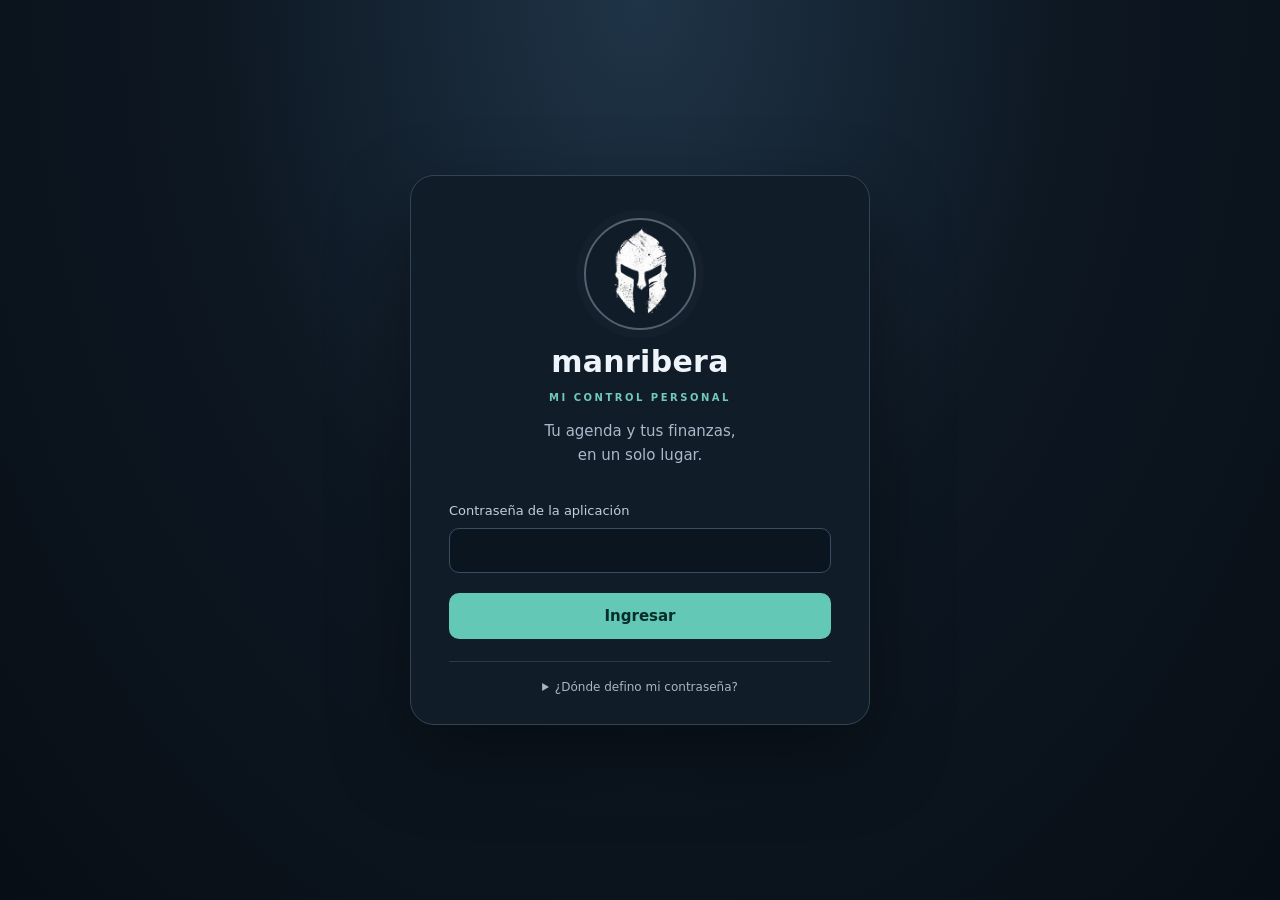
==== commit 1e90d9db: "Add files via upload" ====
--- a/index.html
+++ b/index.html
@@ -1,6 +1,6 @@
-<!doctype html><html lang="es"><head><meta charset="utf-8"><meta name="viewport" content="width=device-width,initial-scale=1"><title>Mi control personal</title><link rel="stylesheet" href="styles.css?v=2.1"></head><body>
-<section id="access"><div class="login card"><div class="profile"><img src="images/perfil.png" width="112" height="112" alt="Imagen de perfil de manribera"><h1>manribera</h1><span class="eyebrow">MI CONTROL PERSONAL</span><p>Tu agenda y tus finanzas,<br>en un solo lugar.</p></div><form id="login"><label>Contraseña de la aplicación<input id="password" type="password" autocomplete="current-password" required></label><button class="primary">Ingresar</button></form><p id="loginMessage" role="alert"></p><details><summary>¿Dónde defino mi contraseña?</summary><p>En tu Google Sheets, abre CONFIGURACION. En la fila CONTRASENA, escribe tu contraseña personal en la columna VALOR. Mantén ACCESO_ACTIVO en SI. No existe una contraseña predeterminada.</p></details></div></section>
-<div id="shell" hidden><aside><div class="brand"><img class="sidebar-avatar" src="images/perfil.png" width="60" height="60" alt="Perfil"><strong>manribera</strong><small>Agenda y finanzas personales</small></div><nav id="navigation"><button data-view="home">Inicio</button><button data-view="calendar">Agenda</button><button data-view="salary">Salarios e ingresos</button><button data-view="bills">Servicios y obligaciones</button><button data-view="money">Otros movimientos</button><button data-view="reports">Reportes</button><button data-view="settings">Configuración</button></nav><button id="logout">Cerrar sesión</button></aside><main><header><div><small id="todayText"></small><h1 id="title">Inicio</h1></div><label>Mes de consulta<input id="period" type="month" required></label><button id="refresh">↻ Actualizar</button></header><div id="status" role="status"></div>
+<!doctype html><html lang="es"><head><meta charset="utf-8"><meta name="viewport" content="width=device-width,initial-scale=1"><title>Mi control personal</title><link rel="stylesheet" href="styles.css?v=2.2"></head><body>
+<section id="access"><div class="login card"><div class="profile"><img src="perfil.png" width="112" height="112" alt="Imagen de perfil de manribera"><h1>manribera</h1><span class="eyebrow">MI CONTROL PERSONAL</span><p>Tu agenda y tus finanzas,<br>en un solo lugar.</p></div><form id="login"><label>Contraseña de la aplicación<input id="password" type="password" autocomplete="current-password" required></label><button class="primary">Ingresar</button></form><p id="loginMessage" role="alert"></p><details><summary>¿Dónde defino mi contraseña?</summary><p>En tu Google Sheets, abre CONFIGURACION. En la fila CONTRASENA, escribe tu contraseña personal en la columna VALOR. Mantén ACCESO_ACTIVO en SI. No existe una contraseña predeterminada.</p></details></div></section>
+<div id="shell" hidden><aside><div class="brand"><img class="sidebar-avatar" src="perfil.png" width="60" height="60" alt="Perfil"><strong>manribera</strong><small>Agenda y finanzas personales</small></div><nav id="navigation"><button data-view="home">Inicio</button><button data-view="calendar">Agenda</button><button data-view="salary">Salarios e ingresos</button><button data-view="bills">Servicios y obligaciones</button><button data-view="money">Otros movimientos</button><button data-view="reports">Reportes</button><button data-view="settings">Configuración</button></nav><button id="logout">Cerrar sesión</button></aside><main><header><div><small id="todayText"></small><h1 id="title">Inicio</h1></div><label>Mes de consulta<input id="period" type="month" required></label><button id="refresh">↻ Actualizar</button></header><div id="status" role="status"></div>
 <section id="home" class="view"><div class="hero"><span>Disponible del mes</span><strong id="balance"></strong><p>Ingresos registrados menos egresos registrados. Las previsiones no se descuentan.</p></div><div id="kpis" class="cards"></div><div class="columns"><article class="card"><h2>Compromisos pendientes</h2><p>Vencidos y próximos 30 días.</p><div id="upcoming"></div></article><article class="card"><h2>Accesos rápidos</h2><p>Elige lo que necesitas registrar.</p><div class="actions"><button data-open="movement" data-type="INGRESOS">+ Salario recibido</button><button data-open="bill">+ Servicio u obligación</button><button data-open="event">+ Actividad o tarea</button></div><h3>Cómo funciona</h3><p>Programa una obligación y aparecerá en la agenda. Al marcarla pagada, el egreso también quedará registrado en tu presupuesto.</p></article></div></section>
 <section id="calendar" class="view" hidden><div class="toolbar"><div><h2>Todo en una agenda</h2><p>Pagos, obligaciones, salarios previstos y actividades.</p></div><button data-open="event">+ Actividad o tarea</button><button data-open="bill">+ Obligación</button></div><div class="toolbar"><button id="prev">← Anterior</button><button id="now">Hoy</button><button id="next">Siguiente →</button><select id="calendarMode" aria-label="Vista de agenda"><option value="month">Mensual</option><option value="week">Semanal</option></select><strong id="calendarTitle"></strong></div><p class="legend">🟠 Pendiente · 🔴 Vencido · 🟢 Pagado/recibido · 🔵 Salario previsto · 🟣 Actividad</p><div class="calendarWrap"><div id="grid"></div></div><article class="card"><h2 id="dayTitle"></h2><div id="dayDetail"></div></article></section>
 <section id="salary" class="view" hidden><div class="toolbar"><div><h2>Salarios e ingresos</h2><p>Consulta lo recibido y programa tus próximas quincenas.</p></div><button data-open="movement" data-type="INGRESOS">+ Registrar ingreso recibido</button><button data-open="salary">Programar salario</button></div><article class="card"><h3>Salarios previstos</h3><p>Son recordatorios; solo se suman a los ingresos cuando registres su recepción.</p><div id="salaryPlans"></div></article><article class="card"><h3>Ingresos recibidos del mes</h3><div id="incomeRows"></div></article></section>
@@ -8,4 +8,4 @@
 <section id="money" class="view" hidden><div class="toolbar"><div><h2>Otros movimientos</h2><p>Pagos de casa, transferencias y ahorros.</p></div><button data-open="movement" data-type="PAGOS_CASA">+ Registrar movimiento</button></div><article class="card" id="otherRows"></article></section>
 <section id="reports" class="view" hidden><div class="toolbar"><div><h2>Reporte mensual</h2><p>El reporte corresponde al mes de consulta.</p></div><button id="csv">Descargar movimientos CSV</button><button id="print">Imprimir / guardar PDF</button></div><article class="card" id="report"></article></section>
 <section id="settings" class="view" hidden><article class="card"><h2>Conexión y respaldos</h2><p>Los cambios se guardan en Google Sheets. Descarga un respaldo antes de importar o cambiar de versión.</p><button id="backup">Descargar respaldo completo</button><label>Importar respaldo de esta versión<input id="importFile" type="file" accept="application/json,.json"></label><p>La importación reemplaza únicamente la programación de esta versión; no modifica movimientos financieros ni la agenda anterior.</p><h3>Contraseña</h3><p>Se define en Google Sheets → CONFIGURACION → fila CONTRASENA → columna VALOR. Sirve para ingresar a toda la aplicación.</p><h3>Agenda anterior</h3><p id="legacyInfo"></p><button id="legacyBackup">Descargar agenda anterior</button><p>Los datos de la agenda anterior se conservan íntegros. La programación nueva se administra en esta aplicación.</p></article></section>
-</main></div><dialog id="modal"><form id="editor"><div class="toolbar"><h2 id="editorTitle"></h2><button type="button" id="close">Cerrar</button></div><div id="fields"></div><p id="formMessage" role="alert"></p><button class="primary" id="save">Guardar</button></form></dialog><script src="js/config.js"></script><script src="js/control.js?v=2.1"></script></body></html>
+</main></div><dialog id="modal"><form id="editor"><div class="toolbar"><h2 id="editorTitle"></h2><button type="button" id="close">Cerrar</button></div><div id="fields"></div><p id="formMessage" role="alert"></p><button class="primary" id="save">Guardar</button></form></dialog><script src="config.js"></script><script src="control.js?v=2.2"></script></body></html>
